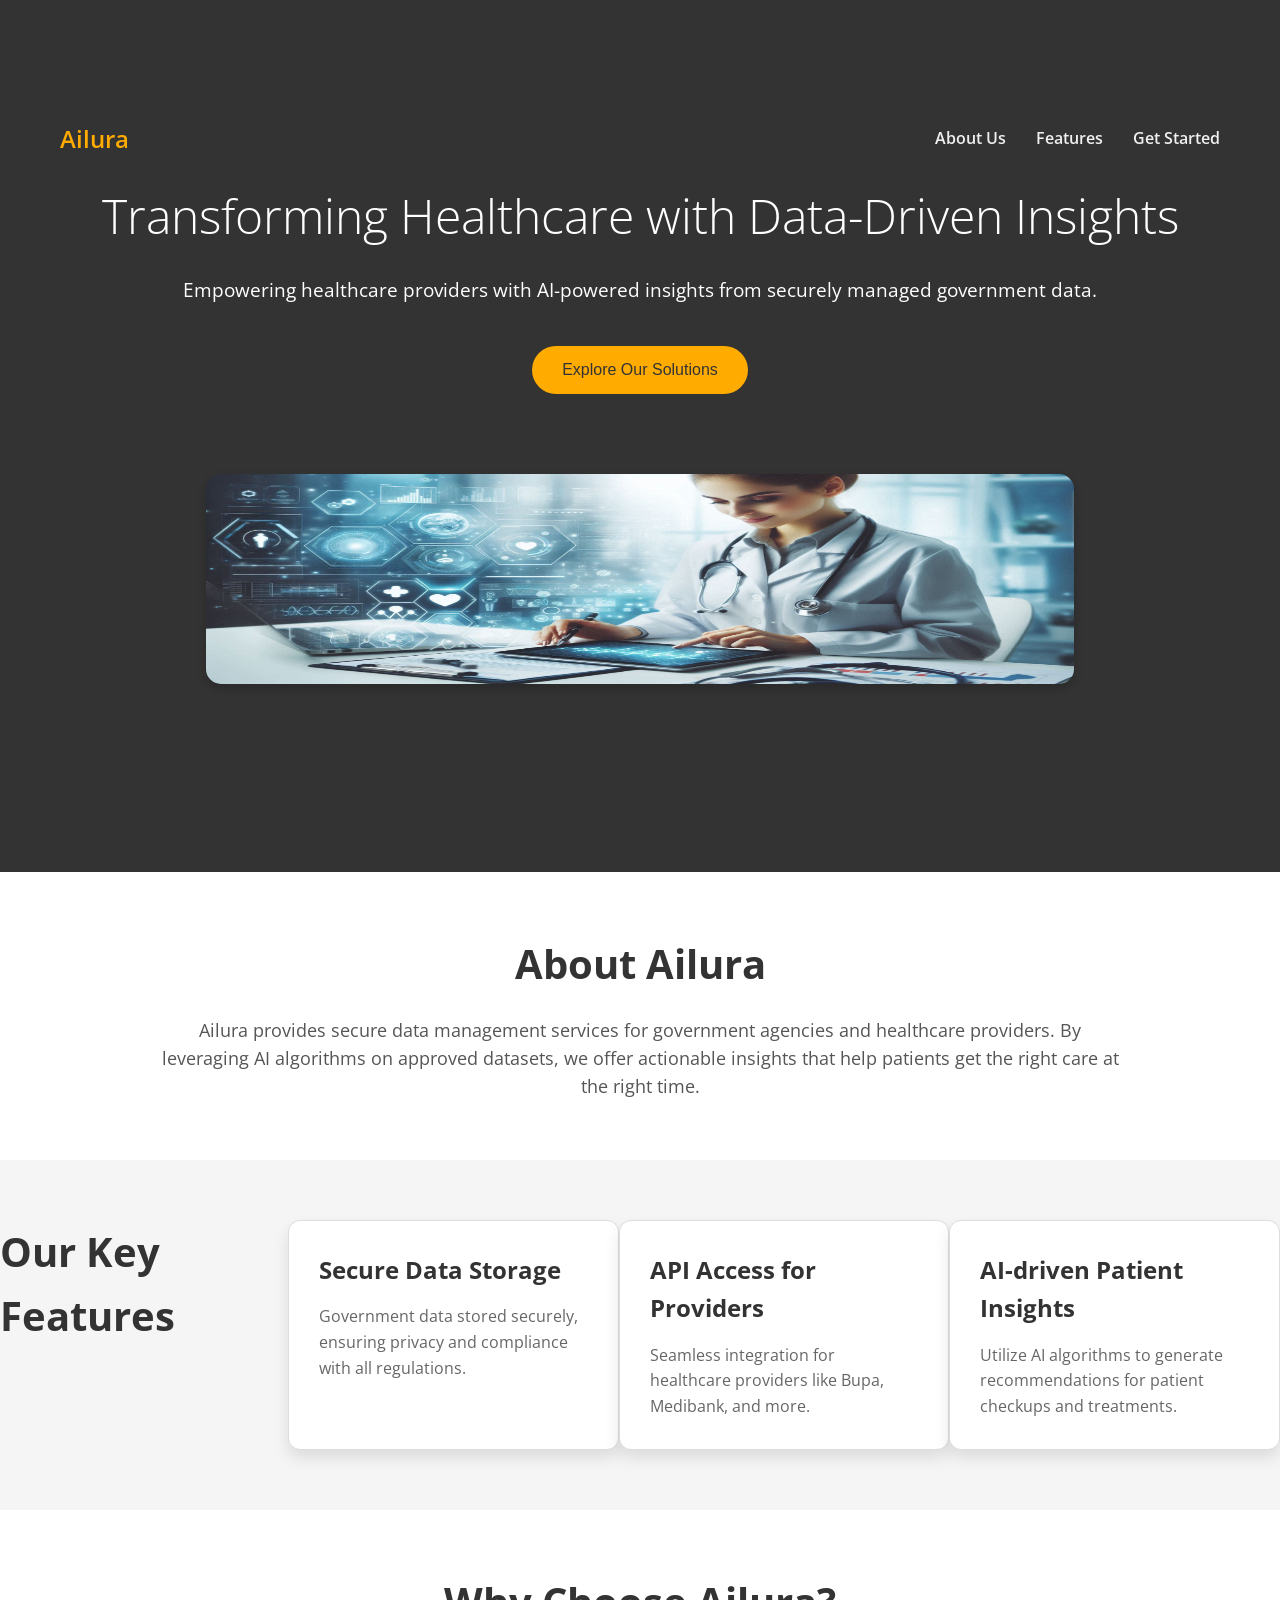
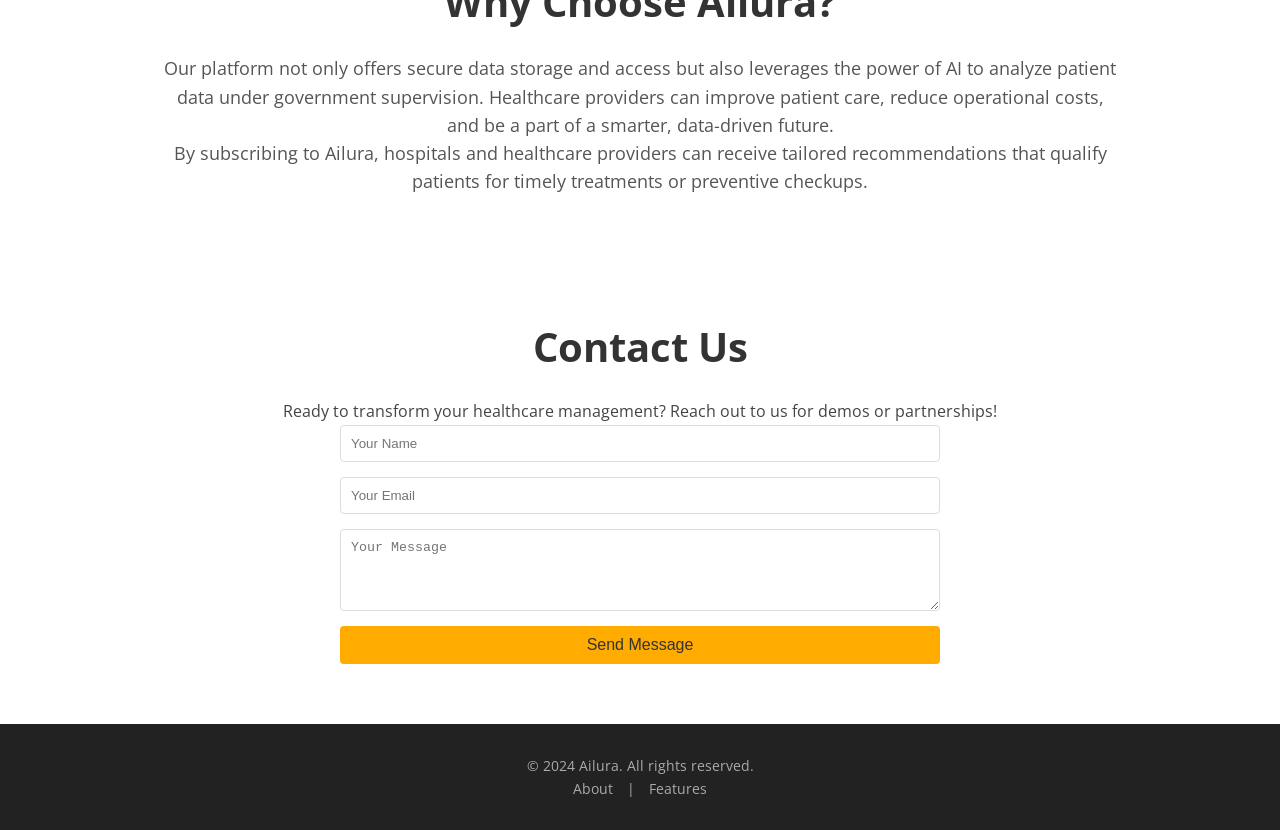
==== index.html @ fa74f73f "Update and rename index2.html to index.html" ====
<!DOCTYPE html>
<html lang="en">
<head>
    <meta charset="UTF-8">
    <meta name="viewport" content="width=device-width, initial-scale=1.0">
    <meta http-equiv="X-UA-Compatible" content="ie=edge">
    <title>Ailura - Elevating Data Security & Healthcare Insights</title>
    <link rel="stylesheet" href="style2.css">
    <link href="https://fonts.googleapis.com/css2?family=Open+Sans:wght@300;400;600&display=swap" rel="stylesheet">
</head>
<body>
    <!-- Header / Hero Section -->
    <header class="hero">
        <nav class="navbar">
            <div class="logo">Ailura</div>
            <div class="nav-links">
                <a href="#about">About Us</a>
                <a href="#features">Features</a>
                <a href="#contact" class="cta-nav">Get Started</a>
            </div>
        </nav>
        <div class="hero-content">
            <h1>Transforming Healthcare with Data-Driven Insights</h1>
            <p>Empowering healthcare providers with AI-powered insights from securely managed government data.</p>
            <button id="cta-button" class="cta-btn">Explore Our Solutions</button>
        </div>
        <img src="hero1.png" alt="Healthcare Data Management" class="hero-shot">
    </header>

    <!-- About Section -->
    <section class="about-section" id="about">
        <h2>About Ailura</h2>
        <p>Ailura provides secure data management services for government agencies and healthcare providers. By leveraging AI algorithms on approved datasets, we offer actionable insights that help patients get the right care at the right time.</p>
    </section>

    <!-- Features Section -->
    <section class="features" id="features">
        <h2>Our Key Features</h2>
        <div class="feature-card">
            <h3>Secure Data Storage</h3>
            <p>Government data stored securely, ensuring privacy and compliance with all regulations.</p>
        </div>
        <div class="feature-card">
            <h3>API Access for Providers</h3>
            <p>Seamless integration for healthcare providers like Bupa, Medibank, and more.</p>
        </div>
        <div class="feature-card">
            <h3>AI-driven Patient Insights</h3>
            <p>Utilize AI algorithms to generate recommendations for patient checkups and treatments.</p>
        </div>
    </section>

    <!-- Value Proposition Section -->
    <section class="value-proposition">
        <h2>Why Choose Ailura?</h2>
        <p>Our platform not only offers secure data storage and access but also leverages the power of AI to analyze patient data under government supervision. Healthcare providers can improve patient care, reduce operational costs, and be a part of a smarter, data-driven future.</p>
        <p>By subscribing to Ailura, hospitals and healthcare providers can receive tailored recommendations that qualify patients for timely treatments or preventive checkups.</p>
    </section>

    <!-- Contact Us Section -->
    <section class="contact-us" id="contact">
        <h2>Contact Us</h2>
        <p>Ready to transform your healthcare management? Reach out to us for demos or partnerships!</p>
        <form>
            <input type="text" placeholder="Your Name" required>
            <input type="email" placeholder="Your Email" required>
            <textarea placeholder="Your Message" rows="4" required></textarea>
            <button type="submit" class="cta-btn">Send Message</button>
        </form>
    </section>

    <!-- Footer -->
    <footer>
        <p>&copy; 2024 Ailura. All rights reserved.</p>
        <nav>
            <a href="#about">About</a> |
            <a href="#features">Features</a>
        </nav>
    </footer>

    <!-- JavaScript for CTA Button -->
    <script src="script.js"></script>
</body>
</html>
---- style2.css ----
/* Reset and Global Styles */
* {
    margin: 0;
    padding: 0;
    box-sizing: border-box;
}

body {
    font-family: 'Open Sans', sans-serif;
    background-color: #ffffff;
    color: #444444;
    line-height: 1.6;
}

/* Header / Hero Section */
header.hero {
    background-color: #333333;
    color: #ffffff;
    padding: 100px 20px;
    text-align: center;
}

.navbar {
    display: flex;
    justify-content: space-between;
    align-items: center;
    max-width: 1200px;
    margin: 0 auto;
    padding: 20px 20px;
    position: relative;
    z-index: 1000;
}

.logo {
    font-size: 24px;
    font-weight: 600;
    color: #ffab00;
}

.nav-links {
    display: flex;
    align-items: center;
}

.nav-links a {
    margin-left: 30px;
    color: #f0f0f0;
    text-decoration: none;
    font-weight: 600;
    transition: color 0.3s;
}

.nav-links a:hover {
    color: #ffab00;
}

.hero-content h1 {
    font-size: 3rem;
    font-weight: 300;
    margin-bottom: 20px;
}

.hero-content p {
    font-size: 1.2rem;
    margin-bottom: 40px;
}

.cta-btn {
    background-color: #ffab00;
    color: #333;
    border: none;
    padding: 15px 30px;
    font-size: 1rem;
    border-radius: 30px;
    cursor: pointer;
    transition: background-color 0.3s ease, color 0.3s ease;
}

.cta-btn:hover {
    background-color: #333;
    color: #ffffff;
}

/* About, Features, and Value Proposition Sections */
.about-section, .value-proposition, .contact-us {
    padding: 60px 20px;
    max-width: 1000px;
    margin: 0 auto;
    text-align: center;
}

.about-section h2, .features h2, .value-proposition h2, .contact-us h2 {
    font-size: 2.5rem;
    color: #333;
    margin-bottom: 20px;
}

.about-section p, .value-proposition p {
    font-size: 1.1rem;
    color: #555;
}

.features {
    background-color: #f5f5f5;
    padding: 60px 0;
    display: flex;
    justify-content: space-around;
}

.feature-card {
    background-color: #ffffff;
    padding: 30px;
    width: 30%;
    border: 1px solid #dddddd;
    border-radius: 12px;
    box-shadow: 0 8px 16px rgba(0, 0, 0, 0.1);
    transition: transform 0.3s ease;
}

.feature-card h3 {
    font-size: 1.5rem;
    margin-bottom: 15px;
    color: #333;
}

.feature-card p {
    font-size: 1rem;
    color: #666;
}

.feature-card:hover {
    transform: translateY(-10px);
}

/* Contact Us Section */
.contact-us form {
    max-width: 600px;
    margin: 0 auto;
    display: flex;
    flex-direction: column;
}

.contact-us input, .contact-us textarea {
    padding: 10px;
    margin-bottom: 15px;
    border: 1px solid #ddd;
    border-radius: 4px;
}

.contact-us button {
    background-color: #ffab00;
    color: #333;
    padding: 10px;
    border: none;
    border-radius: 4px;
    cursor: pointer;
    transition: background-color 0.3s;
}

.contact-us button:hover {
    background-color: #333;
    color: #ffffff;
}

/* Footer */
footer {
    background-color: #222;
    color: #aaaaaa;
    padding: 30px 20px;
    text-align: center;
    font-size: 0.9rem;
}

footer a {
    color: #aaaaaa;
    text-decoration: none;
    margin: 0 10px;
}

footer a:hover {
    color: #ffab00;
}

/* Media Queries */
@media (max-width: 768px) {
    .features {
        flex-direction: column;
        align-items: center;
    }

    .feature-card {
        max-width: 100%;
        margin: 20px 0;
    }

    .hero-content h1 {
        font-size: 2.5rem;
    }
}
/* Hero Shot */
.hero-shot {
    width: 70%; /* Makes it responsive and smaller */
    max-height: 210px; /* Set a smaller max height */
    height: auto; /* Ensures the aspect ratio is maintained */
    object-fit:fill; /* Ensures it covers the space without distortion */
    margin: 80px auto; /* Centers the image and adds space above/below */
    border-radius: 15px; /* Optional: adds rounded corners */
    box-shadow: 0 4px 10px rgba(0, 0, 0, 0.2); /* Optional: adds a subtle shadow for depth */
}
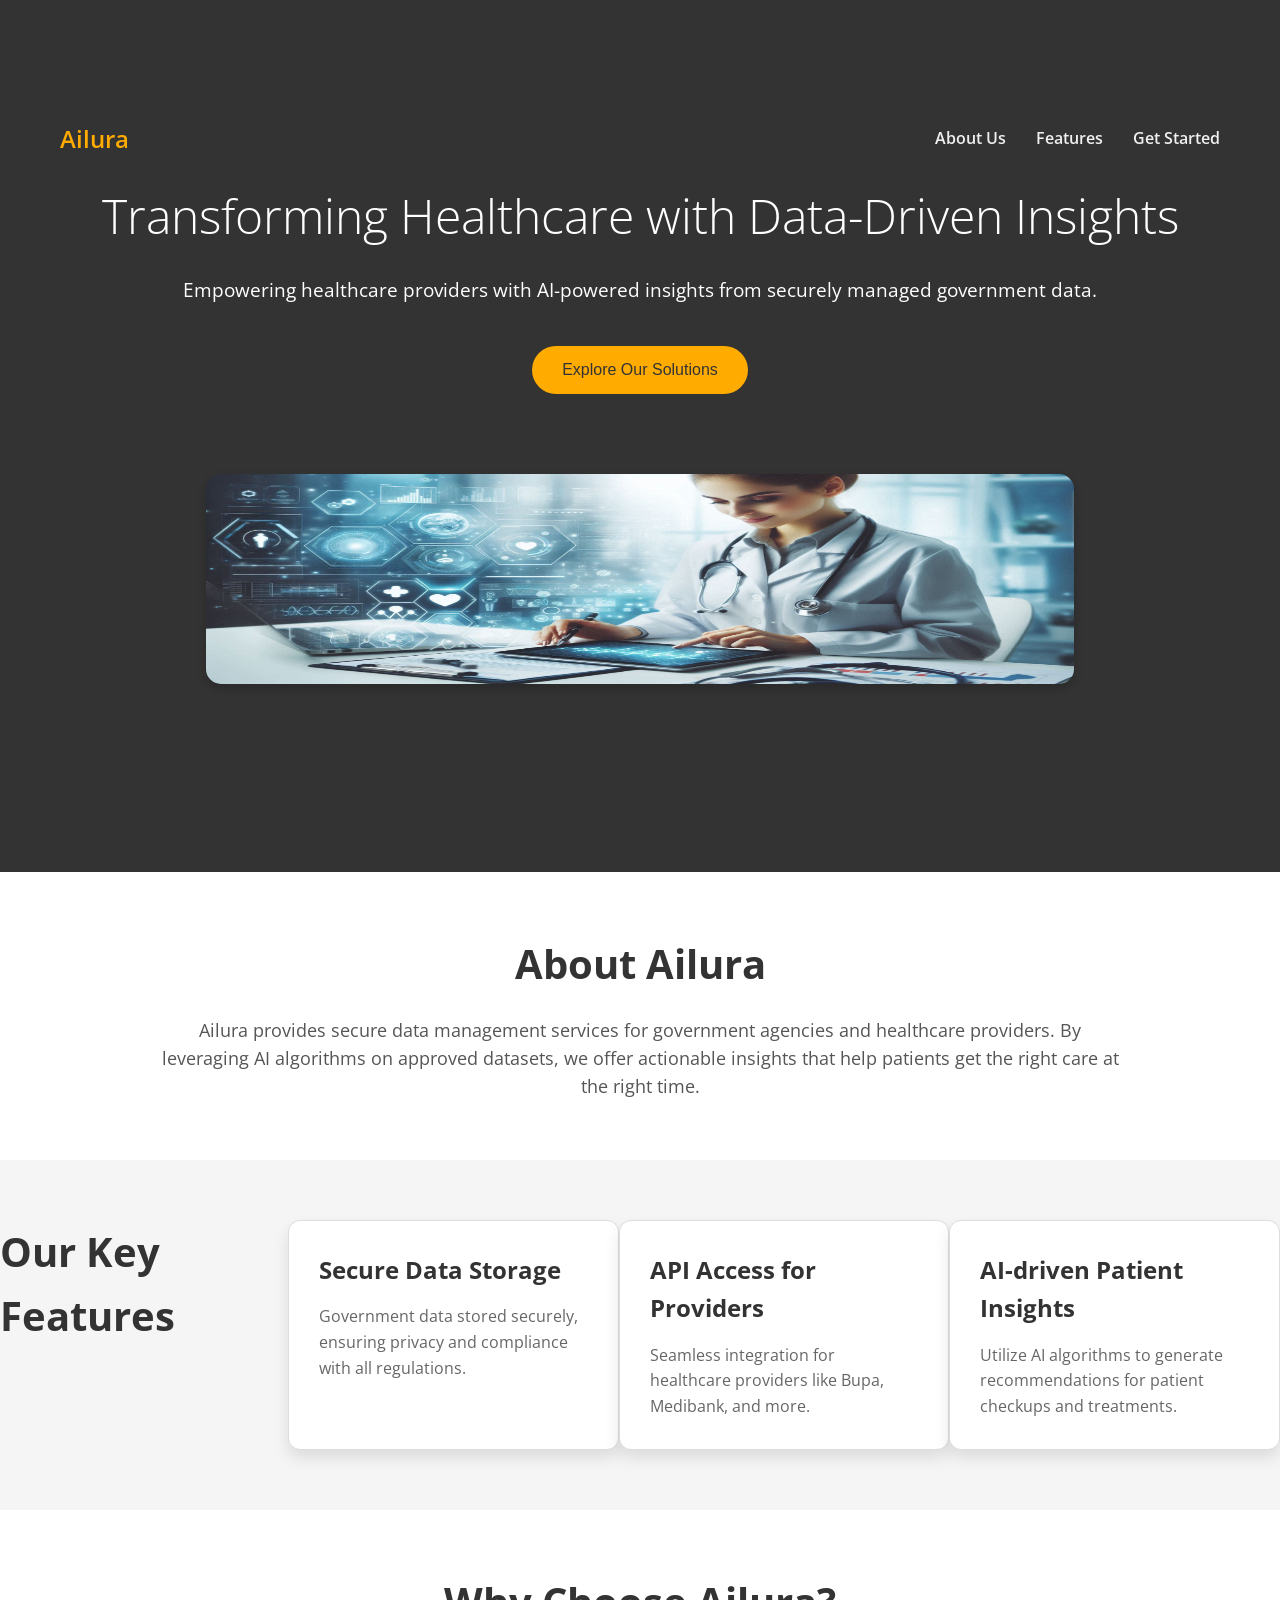
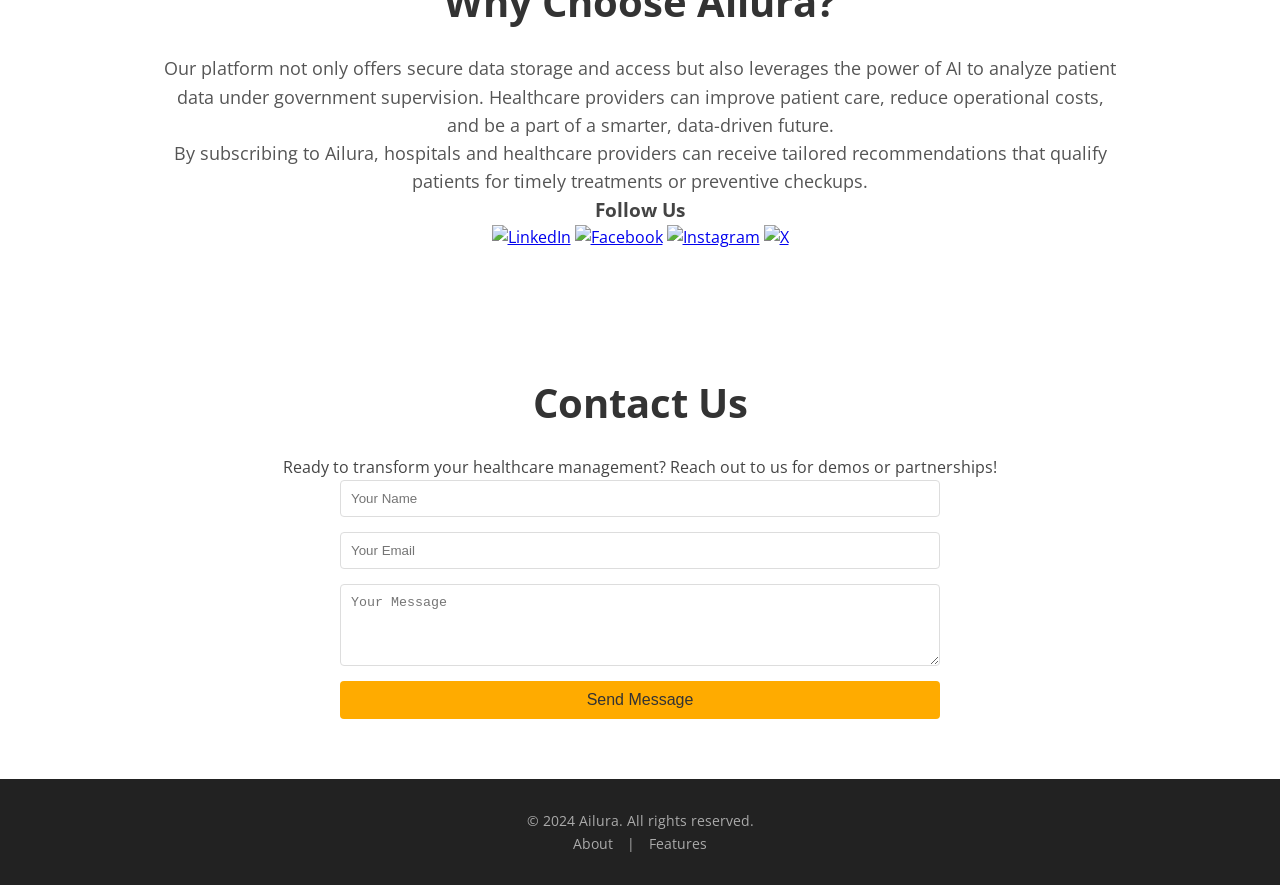
==== commit 3298d981: "Update index.html" ====
--- a/index.html
+++ b/index.html
@@ -55,6 +55,18 @@
         <h2>Why Choose Ailura?</h2>
         <p>Our platform not only offers secure data storage and access but also leverages the power of AI to analyze patient data under government supervision. Healthcare providers can improve patient care, reduce operational costs, and be a part of a smarter, data-driven future.</p>
         <p>By subscribing to Ailura, hospitals and healthcare providers can receive tailored recommendations that qualify patients for timely treatments or preventive checkups.</p>
+
+
+        <!-- Social Media Links -->
+        <div class="social-media">
+            <h3>Follow Us</h3>
+            <div class="social-icons">
+                <a href="https://www.linkedin.com" target="_blank"><img src="linkedin.png" alt="LinkedIn"></a>
+                <a href="https://www.facebook.com" target="_blank"><img src="facebook.png" alt="Facebook"></a>
+                <a href="https://www.instagram.com" target="_blank"><img src="instagram.png" alt="Instagram"></a>
+                <a href="https://www.x.com" target="_blank"><img src="x.jpg" alt="X"></a>
+            </div>
+        </div>
     </section>
 
     <!-- Contact Us Section -->
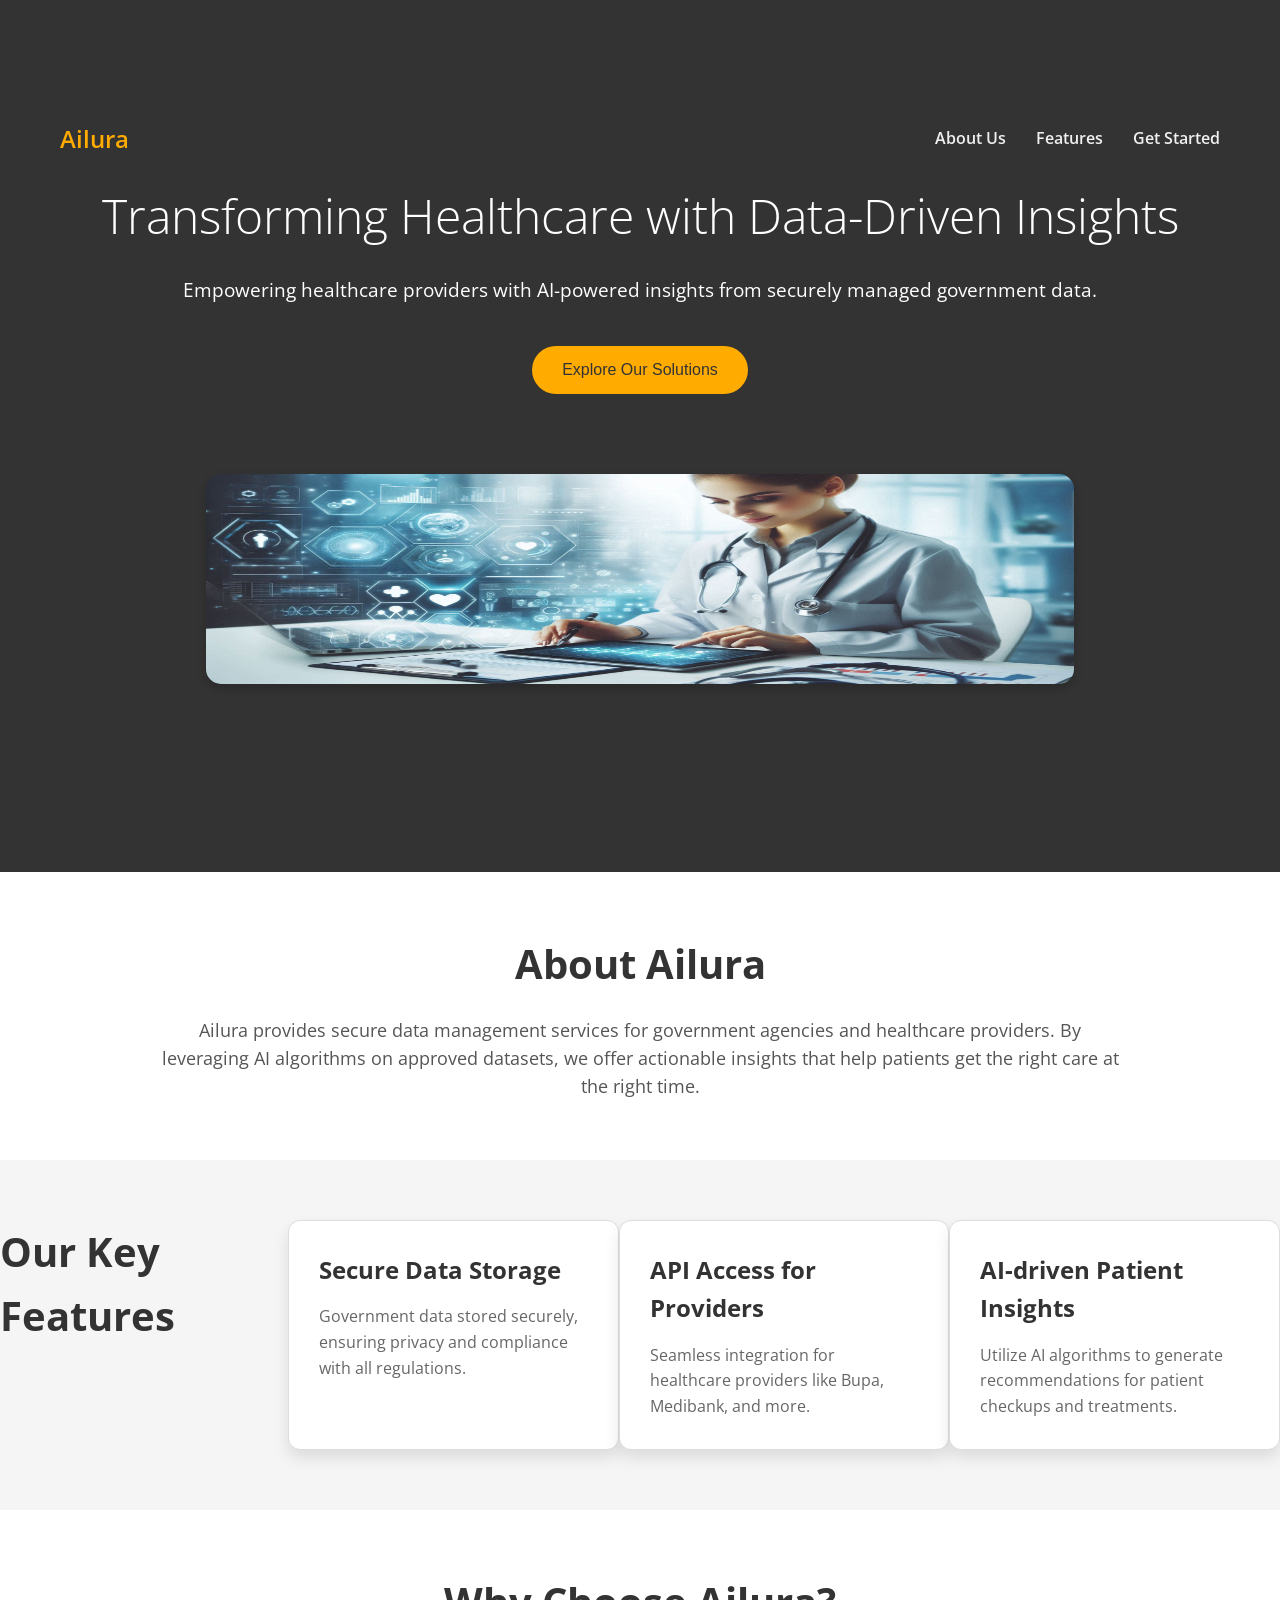
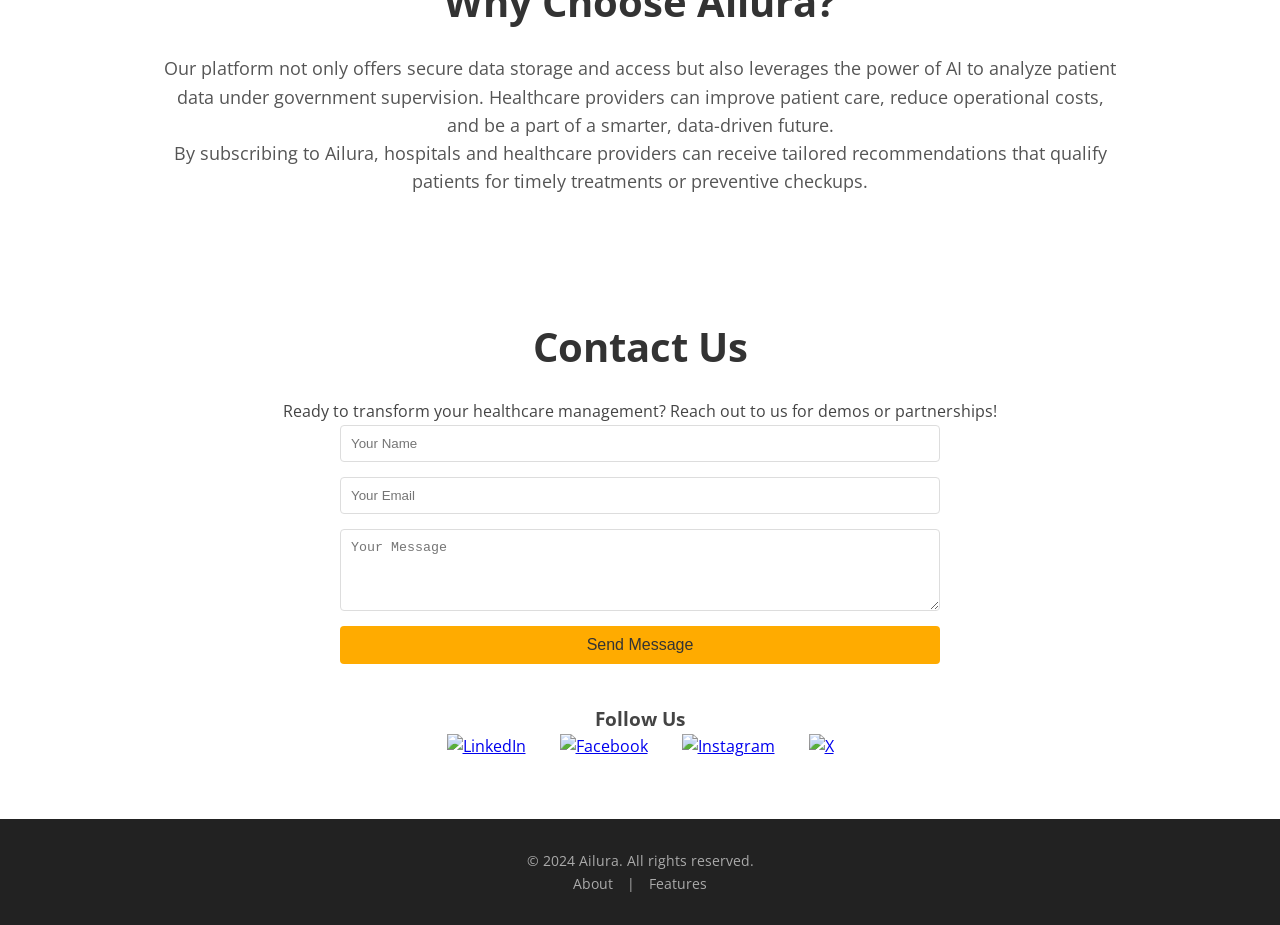
==== commit b2836c06: "Update index.html" ====
--- a/index.html
+++ b/index.html
@@ -55,18 +55,6 @@
         <h2>Why Choose Ailura?</h2>
         <p>Our platform not only offers secure data storage and access but also leverages the power of AI to analyze patient data under government supervision. Healthcare providers can improve patient care, reduce operational costs, and be a part of a smarter, data-driven future.</p>
         <p>By subscribing to Ailura, hospitals and healthcare providers can receive tailored recommendations that qualify patients for timely treatments or preventive checkups.</p>
-
-
-        <!-- Social Media Links -->
-        <div class="social-media">
-            <h3>Follow Us</h3>
-            <div class="social-icons">
-                <a href="https://www.linkedin.com" target="_blank"><img src="linkedin.png" alt="LinkedIn"></a>
-                <a href="https://www.facebook.com" target="_blank"><img src="facebook.png" alt="Facebook"></a>
-                <a href="https://www.instagram.com" target="_blank"><img src="instagram.png" alt="Instagram"></a>
-                <a href="https://www.x.com" target="_blank"><img src="x.jpg" alt="X"></a>
-            </div>
-        </div>
     </section>
 
     <!-- Contact Us Section -->
@@ -79,6 +67,17 @@
             <textarea placeholder="Your Message" rows="4" required></textarea>
             <button type="submit" class="cta-btn">Send Message</button>
         </form>
+
+        <!-- Social Media Links -->
+        <div class="social-media">
+            <h3>Follow Us</h3>
+            <div class="social-icons">
+                <a href="https://www.linkedin.com" target="_blank"><img src="linkedin.png" alt="LinkedIn"></a>
+                <a href="https://www.facebook.com" target="_blank"><img src="facebook.png" alt="Facebook"></a>
+                <a href="https://www.instagram.com" target="_blank"><img src="instagram.png" alt="Instagram"></a>
+                <a href="https://www.x.com" target="_blank"><img src="x.jpg" alt="X"></a>
+            </div>
+        </div>
     </section>
 
     <!-- Footer -->
--- a/style2.css
+++ b/style2.css
@@ -206,4 +206,17 @@
     margin: 80px auto; /* Centers the image and adds space above/below */
     border-radius: 15px; /* Optional: adds rounded corners */
     box-shadow: 0 4px 10px rgba(0, 0, 0, 0.2); /* Optional: adds a subtle shadow for depth */
-}+}
+.social-media {
+    margin-top: 40px;
+}
+
+.social-icons a img {
+    width: 40px;
+    margin: 0 15px;
+    transition: transform 0.3s ease;
+}
+
+.social-icons a img:hover {
+    transform: scale(1.1);
+}
